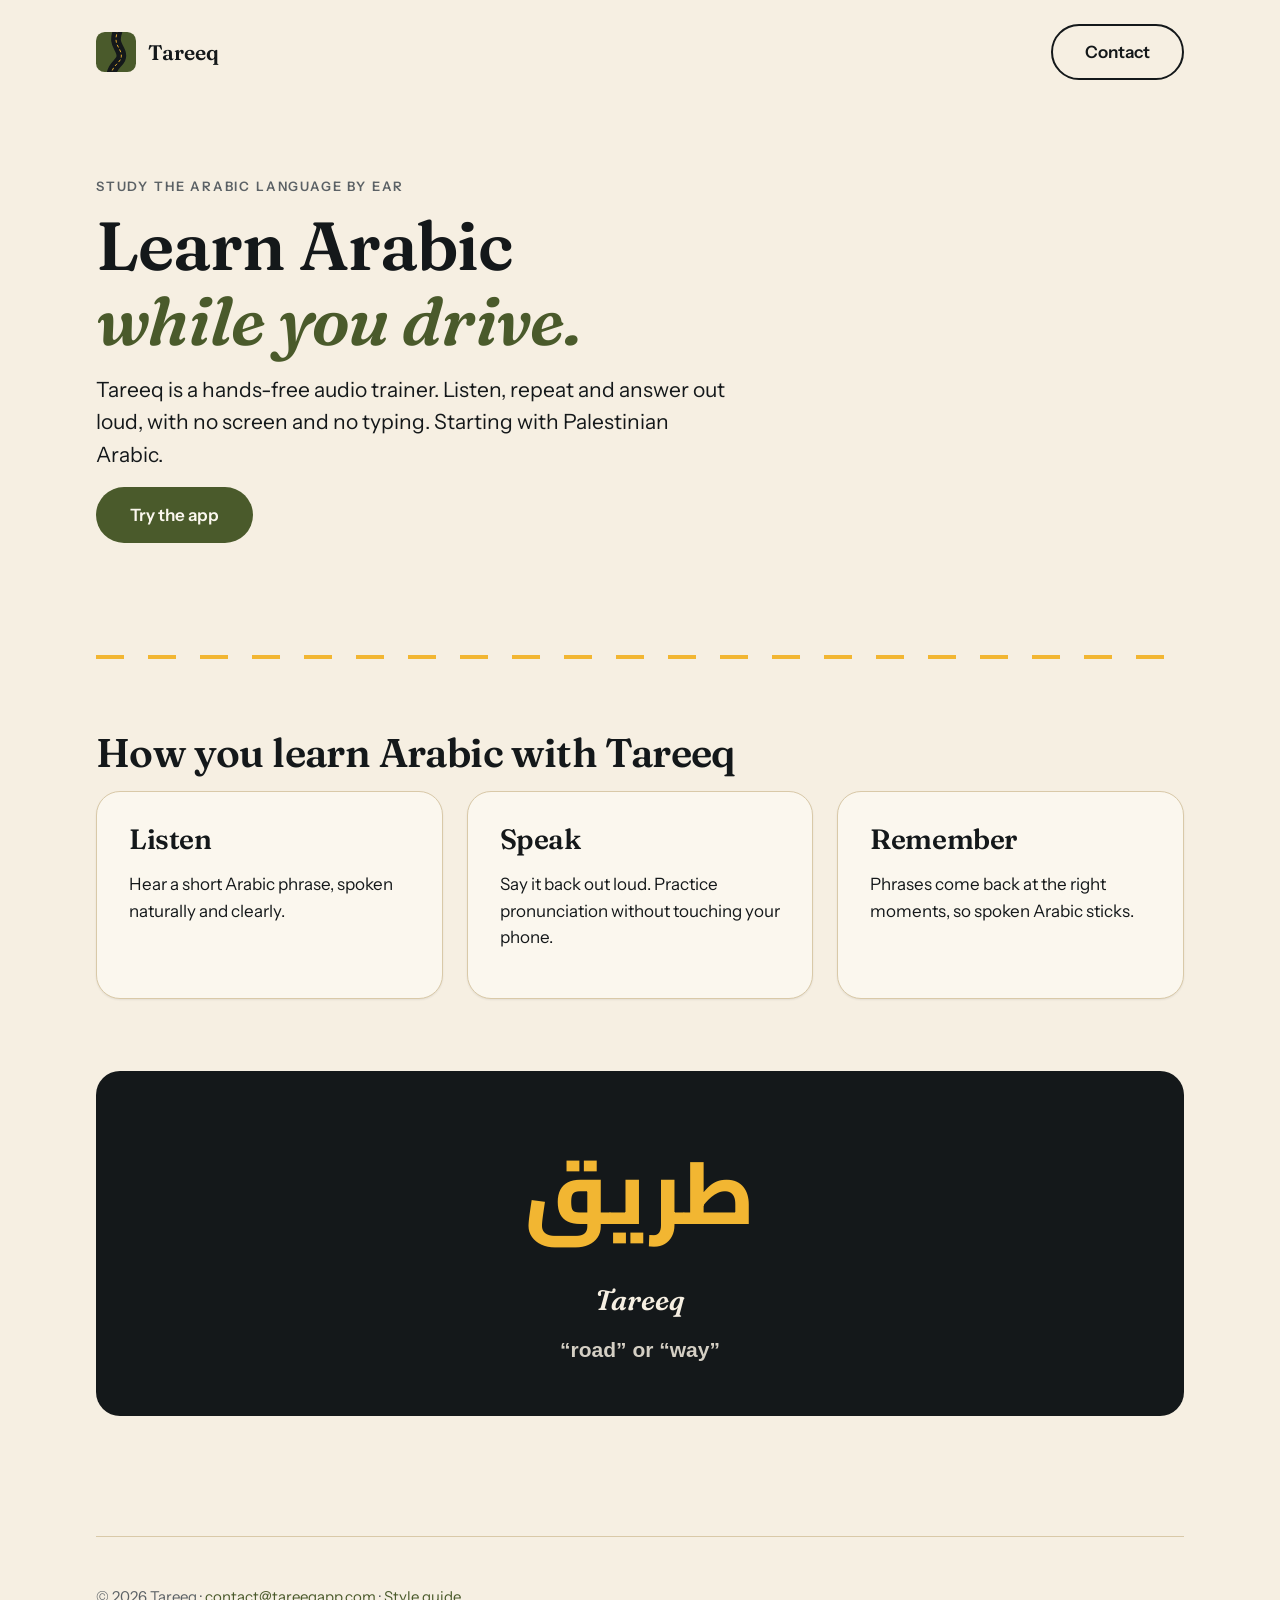
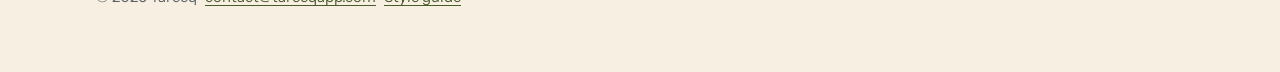
==== welcome.html @ eb416b9e "Serve the Tareeq app at the site root - index.html is now the Tareeq app (copied from the published " ====
<!doctype html>
<html lang="en">
<head>
  <meta charset="utf-8">
  <meta name="viewport" content="width=device-width, initial-scale=1">

  <title>Learn Arabic Hands-Free | Tareeq Arabic Language App</title>
  <meta name="description" content="Study the Arabic language while you drive. Tareeq is a hands-free audio app to learn Arabic, starting with Palestinian Arabic. Just listen and speak.">
  <meta name="keywords" content="learn arabic, study arabic language, learn arabic online, learn palestinian arabic, learn levantine arabic, arabic audio lessons, learn arabic while driving, arabic language app, spoken arabic, arabic listening practice">
  <meta name="author" content="Tareeq">
  <meta name="robots" content="index, follow, max-image-preview:large">
  <meta name="theme-color" content="#f6efe2" media="(prefers-color-scheme: light)">
  <meta name="theme-color" content="#14181a" media="(prefers-color-scheme: dark)">
  <link rel="canonical" href="https://tareeqapp.com/welcome.html">

  <!-- Open Graph -->
  <meta property="og:type" content="website">
  <meta property="og:site_name" content="Tareeq">
  <meta property="og:locale" content="en_US">
  <meta property="og:url" content="https://tareeqapp.com/welcome.html">
  <meta property="og:title" content="Learn Arabic While You Drive | Tareeq">
  <meta property="og:description" content="Hands-free audio lessons to study the Arabic language, starting with Palestinian Arabic. Just listen and speak.">
  <meta property="og:image" content="https://tareeqapp.com/og-image.png">
  <meta property="og:image:type" content="image/png">
  <meta property="og:image:width" content="1200">
  <meta property="og:image:height" content="630">
  <meta property="og:image:alt" content="Tareeq logo, the Arabic word طريق in gold, and the line: Learn Arabic while you drive.">

  <!-- Twitter / X card -->
  <meta name="twitter:card" content="summary_large_image">
  <meta name="twitter:title" content="Learn Arabic While You Drive | Tareeq">
  <meta name="twitter:description" content="Hands-free audio lessons to study the Arabic language, starting with Palestinian Arabic.">
  <meta name="twitter:image" content="https://tareeqapp.com/twitter-card.png">
  <meta name="twitter:image:alt" content="Tareeq logo, the Arabic word طريق in gold, and the line: Learn Arabic while you drive.">

  <!-- Icons -->
  <link rel="icon" href="/favicon.svg" type="image/svg+xml">
  <link rel="icon" href="/favicon-32.png" sizes="32x32" type="image/png">
  <link rel="apple-touch-icon" href="/apple-touch-icon.png">
  <link rel="manifest" href="/site.webmanifest">

  <link rel="preload" href="/assets/fonts/fraunces-latin-600-normal.woff2" as="font" type="font/woff2" crossorigin>
  <link rel="stylesheet" href="/css/tokens.css">
  <link rel="stylesheet" href="/css/base.css">

  <script type="application/ld+json">
  {
    "@context": "https://schema.org",
    "@graph": [
      {
        "@type": "WebSite",
        "@id": "https://tareeqapp.com/#website",
        "url": "https://tareeqapp.com/",
        "name": "Tareeq",
        "description": "Hands-free audio app to learn Arabic while you drive.",
        "inLanguage": "en"
      },
      {
        "@type": "SoftwareApplication",
        "@id": "https://tareeqapp.com/#app",
        "name": "Tareeq",
        "alternateName": "طريق",
        "description": "Study the Arabic language by ear. Tareeq is a hands-free audio trainer that teaches Palestinian Arabic while you drive.",
        "applicationCategory": "EducationalApplication",
        "operatingSystem": "Web",
        "url": "https://tareeqapp.com/",
        "image": "https://tareeqapp.com/og-image.png",
        "email": "contact@tareeqapp.com",
        "teaches": "Palestinian Arabic"
      }
    ]
  }
  </script>
</head>
<body>
  <a class="skip" href="#main">Skip to content</a>
  <div class="wrap">
    <header class="site-header">
      <a class="brand" href="/welcome.html"><img src="/assets/brand/tareeq-mark.svg" alt="" width="40" height="40">Tareeq</a>
      <a class="btn btn-ghost" href="mailto:contact@tareeqapp.com">Contact</a>
    </header>

    <main id="main">
      <section style="padding-block: var(--space-8) var(--space-7)">
        <p class="eyebrow">Study the Arabic language by ear</p>
        <h1>Learn Arabic<br><em style="color: var(--brand)">while you drive.</em></h1>
        <p style="font-size: var(--text-lg)">Tareeq is a hands-free audio trainer. Listen, repeat and answer out loud, with no screen and no typing. Starting with Palestinian Arabic.</p>
        <p><a class="btn btn-primary" href="/">Try the app</a></p>
      </section>

      <hr class="roadline">

      <section aria-labelledby="how" style="padding-block: var(--space-5)">
        <h2 id="how">How you learn Arabic with Tareeq</h2>
        <div style="display:grid; gap: var(--space-5); grid-template-columns: repeat(auto-fit, minmax(15rem, 1fr))">
          <div class="card"><h3>Listen</h3><p>Hear a short Arabic phrase, spoken naturally and clearly.</p></div>
          <div class="card"><h3>Speak</h3><p>Say it back out loud. Practice pronunciation without touching your phone.</p></div>
          <div class="card"><h3>Remember</h3><p>Phrases come back at the right moments, so spoken Arabic sticks.</p></div>
        </div>
      </section>

      <section style="padding-block: var(--space-7)">
        <div class="phrase" lang="ar">
          <div class="ar" dir="rtl">طريق</div>
          <div class="translit" lang="en">Tareeq</div>
          <div class="en" lang="en">“road” or “way”</div>
        </div>
      </section>
    </main>

    <footer class="site-footer">
      <p>© 2026 Tareeq · <a href="mailto:contact@tareeqapp.com">contact@tareeqapp.com</a> · <a href="/styleguide.html">Style guide</a></p>
    </footer>
  </div>
</body>
</html>
---- css/tokens.css ----
/* Tareeq design tokens — طريق
   Single source of truth. See DESIGN.md for usage rules. */

@font-face { font-family: "Fraunces"; font-weight: 600; font-style: normal; font-display: swap; src: url("../assets/fonts/fraunces-latin-600-normal.woff2") format("woff2"); }
@font-face { font-family: "Fraunces"; font-weight: 700; font-style: normal; font-display: swap; src: url("../assets/fonts/fraunces-latin-700-normal.woff2") format("woff2"); }
@font-face { font-family: "Fraunces"; font-weight: 600; font-style: italic; font-display: swap; src: url("../assets/fonts/fraunces-latin-600-italic.woff2") format("woff2"); }
@font-face { font-family: "Instrument Sans"; font-weight: 400; font-style: normal; font-display: swap; src: url("../assets/fonts/instrument-sans-latin-400-normal.woff2") format("woff2"); }
@font-face { font-family: "Instrument Sans"; font-weight: 500; font-style: normal; font-display: swap; src: url("../assets/fonts/instrument-sans-latin-500-normal.woff2") format("woff2"); }
@font-face { font-family: "Instrument Sans"; font-weight: 600; font-style: normal; font-display: swap; src: url("../assets/fonts/instrument-sans-latin-600-normal.woff2") format("woff2"); }
@font-face { font-family: "Cairo"; font-weight: 600; font-style: normal; font-display: swap; unicode-range: U+0600-06FF, U+200C-200E, U+2010-2011, U+204F, U+2E41, U+FB50-FDFF, U+FE80-FEFC; src: url("../assets/fonts/cairo-arabic-600-normal.woff2") format("woff2"); }
@font-face { font-family: "Cairo"; font-weight: 700; font-style: normal; font-display: swap; unicode-range: U+0600-06FF, U+200C-200E, U+2010-2011, U+204F, U+2E41, U+FB50-FDFF, U+FE80-FEFC; src: url("../assets/fonts/cairo-arabic-700-normal.woff2") format("woff2"); }
@font-face { font-family: "Cairo"; font-weight: 800; font-style: normal; font-display: swap; unicode-range: U+0600-06FF, U+200C-200E, U+2010-2011, U+204F, U+2E41, U+FB50-FDFF, U+FE80-FEFC; src: url("../assets/fonts/cairo-arabic-800-normal.woff2") format("woff2"); }

:root {
  /* Colour — raw palette */
  --asphalt-900: #14181a;   /* night road: dark surfaces, primary text */
  --asphalt-700: #2a3033;
  --asphalt-500: #5b6165;   /* secondary text on cream (5.5:1) */
  --asphalt-300: #a9aeb0;
  --olive-700: #4a5a2b;     /* brand primary (6.6:1 on cream) */
  --olive-500: #6b7f3a;
  --olive-100: #e4e8d3;
  --saffron-500: #f2b632;   /* the road line: accents, focus, highlights (9.8:1 on asphalt) */
  --saffron-200: #fbe3a4;
  --terracotta-600: #b84630; /* alerts, "wrong answer" states (white text 5.3:1) */
  --terracotta-100: #f6dcd4;
  --cream-50: #fbf7ee;
  --cream-100: #f6efe2;     /* page background */
  --cream-200: #ebdfc8;
  --cream-300: #d9c9a8;

  /* Colour — semantic roles (light) */
  --bg: var(--cream-100);
  --bg-raised: var(--cream-50);
  --bg-sunken: var(--cream-200);
  --bg-inverse: var(--asphalt-900);
  --text: var(--asphalt-900);
  --text-muted: var(--asphalt-500);
  --text-inverse: var(--cream-100);
  --brand: var(--olive-700);
  --brand-hover: #3b4922;
  --on-brand: var(--cream-50);
  --accent: var(--saffron-500);
  --on-accent: var(--asphalt-900);
  --danger: var(--terracotta-600);
  --on-danger: #ffffff;
  --success: var(--olive-700);
  --border: var(--cream-300);
  --focus-ring: 0 0 0 3px var(--cream-100), 0 0 0 6px var(--asphalt-900);

  /* Typography */
  --font-display: "Fraunces", "Iowan Old Style", Georgia, serif;
  --font-body: "Instrument Sans", system-ui, -apple-system, "Segoe UI", sans-serif;
  --font-arabic: "Cairo", "Noto Naskh Arabic", "Geeza Pro", "Segoe UI", Tahoma, sans-serif;

  --text-xs: 0.8125rem;   /* 13 */
  --text-sm: 0.9375rem;   /* 15 */
  --text-md: 1.0625rem;   /* 17 body */
  --text-lg: 1.3125rem;   /* 21 */
  --text-xl: 1.75rem;     /* 28 */
  --text-2xl: 2.5rem;     /* 40 */
  --text-3xl: clamp(2.5rem, 6vw, 4.25rem);
  --text-arabic-lg: 2.25rem;
  --text-arabic-xl: clamp(3rem, 8vw, 5.5rem);
  --leading-tight: 1.1;
  --leading-body: 1.55;
  --leading-arabic: 1.7;  /* Arabic needs more vertical room */

  /* Spacing — 4px base */
  --space-1: 0.25rem; --space-2: 0.5rem; --space-3: 0.75rem; --space-4: 1rem;
  --space-5: 1.5rem; --space-6: 2rem; --space-7: 3rem; --space-8: 4.5rem; --space-9: 7rem;

  /* Shape */
  --radius-sm: 8px; --radius-md: 14px; --radius-lg: 24px; --radius-pill: 999px;
  --shadow-sm: 0 1px 2px rgb(20 24 26 / 0.08);
  --shadow-md: 0 8px 24px rgb(20 24 26 / 0.10);

  /* Layout & motion */
  --content-width: 68rem;
  --reading-width: 40rem;
  --tap-min: 56px;        /* oversized targets: used while stopped, never while driving */
  --ease: cubic-bezier(0.2, 0.7, 0.2, 1);
  --dur-fast: 120ms; --dur: 220ms;
}

/* Dark mode: the in-car / night-driving theme */
@media (prefers-color-scheme: dark) {
  :root {
    --bg: var(--asphalt-900);
    --bg-raised: var(--asphalt-700);
    --bg-sunken: #0d1011;
    --bg-inverse: var(--cream-100);
    --text: var(--cream-100);
    --text-muted: var(--asphalt-300);
    --text-inverse: var(--asphalt-900);
    --brand: var(--saffron-500);
    --brand-hover: #ffc94d;
    --on-brand: var(--asphalt-900);
    --accent: var(--saffron-500);
    --border: #3a4144;
    --focus-ring: 0 0 0 3px var(--asphalt-900), 0 0 0 6px var(--saffron-500);
    --shadow-sm: none; --shadow-md: none;
  }
}

@media (prefers-reduced-motion: reduce) {
  :root { --dur-fast: 0ms; --dur: 0ms; }
}
---- css/base.css ----
/* Tareeq base + components. Requires tokens.css. */
*, *::before, *::after { box-sizing: border-box; }
html { -webkit-text-size-adjust: 100%; }
body {
  margin: 0; background: var(--bg); color: var(--text);
  font-family: var(--font-body); font-size: var(--text-md); line-height: var(--leading-body);
  -webkit-font-smoothing: antialiased;
}
img, svg { max-width: 100%; display: block; }
a { color: var(--brand); text-underline-offset: 0.2em; }
a:hover { color: var(--brand-hover); }
:focus-visible { outline: none; box-shadow: var(--focus-ring); border-radius: var(--radius-sm); }

h1, h2, h3 { font-family: var(--font-display); font-weight: 600; line-height: var(--leading-tight); letter-spacing: -0.015em; margin: 0 0 var(--space-4); }
h1 { font-size: var(--text-3xl); }
h2 { font-size: var(--text-2xl); }
h3 { font-size: var(--text-xl); }
p { margin: 0 0 var(--space-4); max-width: var(--reading-width); }
.eyebrow { font-size: var(--text-xs); font-weight: 600; letter-spacing: 0.14em; text-transform: uppercase; color: var(--text-muted); margin-bottom: var(--space-3); }
.ar, [lang="ar"] { font-family: var(--font-arabic); line-height: var(--leading-arabic); font-weight: 700; }
.wrap { width: min(100% - 2.5rem, var(--content-width)); margin-inline: auto; }
.skip { position: absolute; left: -999px; } .skip:focus { left: var(--space-4); top: var(--space-4); background: var(--bg-raised); padding: var(--space-2) var(--space-4); z-index: 10; }

/* Road line: the signature divider (dashed saffron centre line) */
.roadline { height: 4px; border: 0; margin: var(--space-7) 0;
  background: repeating-linear-gradient(90deg, var(--accent) 0 28px, transparent 28px 52px); }

/* Buttons */
.btn { display: inline-flex; align-items: center; justify-content: center; gap: var(--space-2);
  min-height: var(--tap-min); padding: 0 var(--space-6); border: 2px solid transparent; border-radius: var(--radius-pill);
  font: 600 var(--text-md)/1 var(--font-body); text-decoration: none; cursor: pointer;
  transition: background var(--dur-fast) var(--ease), transform var(--dur-fast) var(--ease); }
.btn:active { transform: translateY(1px); }
.btn-primary { background: var(--brand); color: var(--on-brand); }
.btn-primary:hover { background: var(--brand-hover); color: var(--on-brand); }
.btn-accent { background: var(--accent); color: var(--on-accent); }
.btn-ghost { background: transparent; color: var(--text); border-color: var(--text); }
.btn-ghost:hover { background: var(--bg-sunken); color: var(--text); }
.btn-danger { background: var(--danger); color: var(--on-danger); }

/* Cards */
.card { background: var(--bg-raised); border: 1px solid var(--border); border-radius: var(--radius-lg); padding: var(--space-6); box-shadow: var(--shadow-sm); }

/* Phrase card: the core learning unit (Arabic, transliteration, English) */
.phrase { display: grid; gap: var(--space-2); text-align: center; padding: var(--space-7) var(--space-6); border-radius: var(--radius-lg); background: var(--bg-inverse); color: var(--text-inverse); }
.phrase .ar { font-size: var(--text-arabic-xl); font-weight: 800; color: var(--accent); }
.phrase .translit { font-family: var(--font-display); font-style: italic; font-size: var(--text-xl); }
.phrase .en { font-size: var(--text-lg); opacity: 0.85; }

/* Chips and states */
.chip { display: inline-flex; padding: var(--space-1) var(--space-3); border-radius: var(--radius-pill); font-size: var(--text-xs); font-weight: 600; background: var(--olive-100); color: var(--olive-700); }
.chip-accent { background: var(--saffron-200); color: var(--asphalt-900); }
.chip-danger { background: var(--terracotta-100); color: var(--terracotta-600); }

/* Form */
.field { display: grid; gap: var(--space-2); }
.field label { font-weight: 600; font-size: var(--text-sm); }
.input { min-height: 48px; padding: 0 var(--space-4); font: inherit; color: var(--text); background: var(--bg-raised); border: 2px solid var(--border); border-radius: var(--radius-md); }
.input:focus-visible { border-color: var(--brand); }

/* Progress */
.progress { height: 10px; border-radius: var(--radius-pill); background: var(--bg-sunken); overflow: hidden; }
.progress > span { display: block; height: 100%; width: var(--value, 40%); background: var(--accent); border-radius: inherit; }

/* Header / footer */
.site-header { display: flex; align-items: center; justify-content: space-between; padding: var(--space-5) 0; }
.brand { display: inline-flex; align-items: center; gap: var(--space-3); color: var(--text); text-decoration: none; font-family: var(--font-display); font-weight: 600; font-size: var(--text-lg); }
.brand img { width: 40px; height: 40px; }
.site-footer { padding: var(--space-7) 0; color: var(--text-muted); font-size: var(--text-sm); border-top: 1px solid var(--border); margin-top: var(--space-8); }
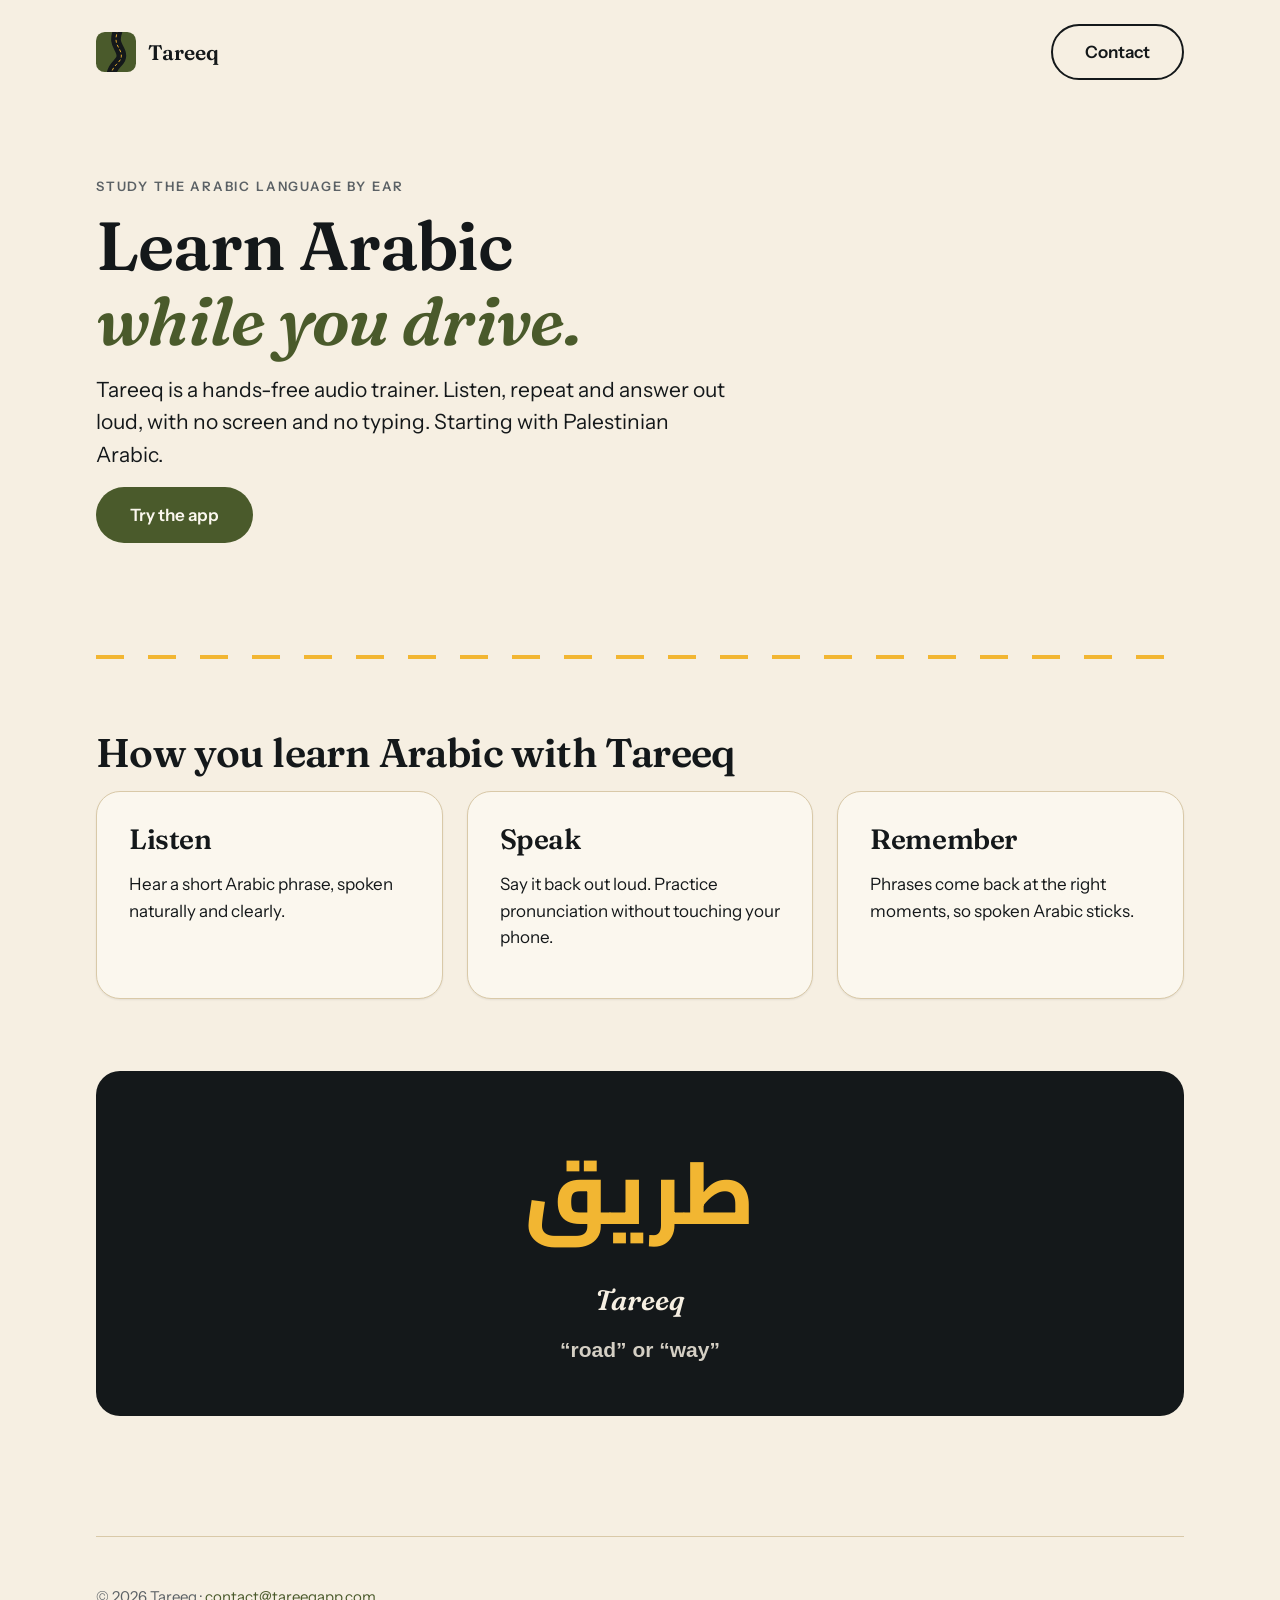
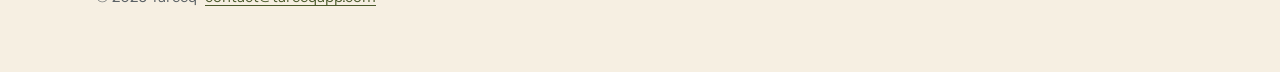
==== commit 235707e1: "Remove public style guide page Delete styleguide.html and its footer link, robots entry and doc refe" ====
--- a/welcome.html
+++ b/welcome.html
@@ -109,7 +109,7 @@
     </main>
 
     <footer class="site-footer">
-      <p>© 2026 Tareeq · <a href="mailto:contact@tareeqapp.com">contact@tareeqapp.com</a> · <a href="/styleguide.html">Style guide</a></p>
+      <p>© 2026 Tareeq · <a href="mailto:contact@tareeqapp.com">contact@tareeqapp.com</a></p>
     </footer>
   </div>
 </body>
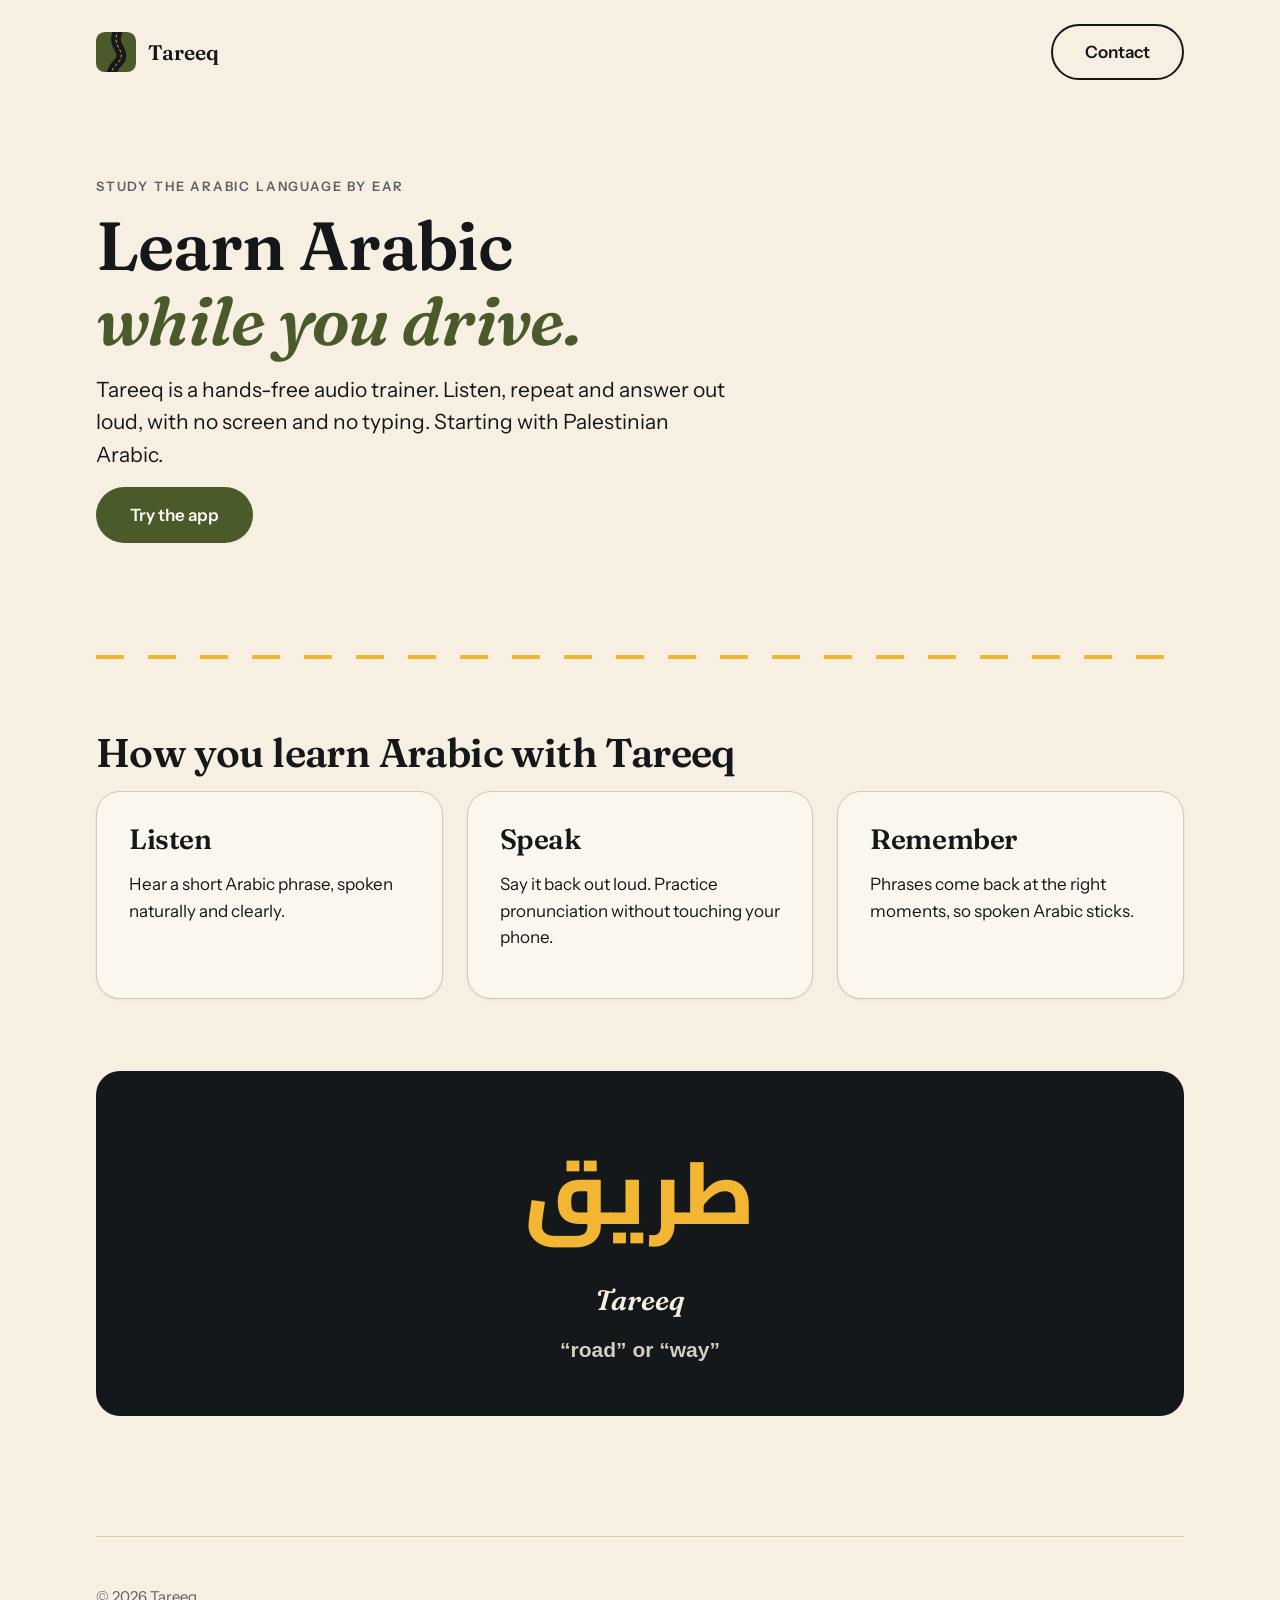
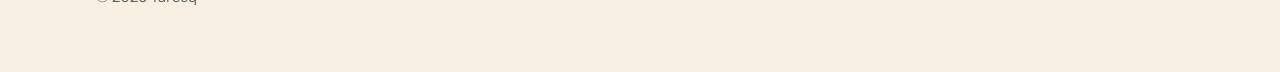
==== commit 059ffed1: "Remove published email addresses from pages to cut spam Co-Authored-By: Claude Sonnet 5.5 <noreply@a" ====
--- a/welcome.html
+++ b/welcome.html
@@ -65,11 +65,18 @@
         "operatingSystem": "Web",
         "url": "https://tareeqapp.com/",
         "image": "https://tareeqapp.com/og-image.png",
-        "email": "contact@tareeqapp.com",
         "teaches": "Palestinian Arabic"
       }
     ]
   }
+  </script>
+  <!-- Google tag (gtag.js) -->
+  <script async src="https://www.googletagmanager.com/gtag/js?id=G-NZSZ9PTTD1"></script>
+  <script>
+    window.dataLayer = window.dataLayer || [];
+    function gtag(){dataLayer.push(arguments);}
+    gtag('js', new Date());
+    gtag('config', 'G-NZSZ9PTTD1');
   </script>
 </head>
 <body>
@@ -109,7 +116,7 @@
     </main>
 
     <footer class="site-footer">
-      <p>© 2026 Tareeq · <a href="mailto:contact@tareeqapp.com">contact@tareeqapp.com</a></p>
+      <p>© 2026 Tareeq</p>
     </footer>
   </div>
 </body>
